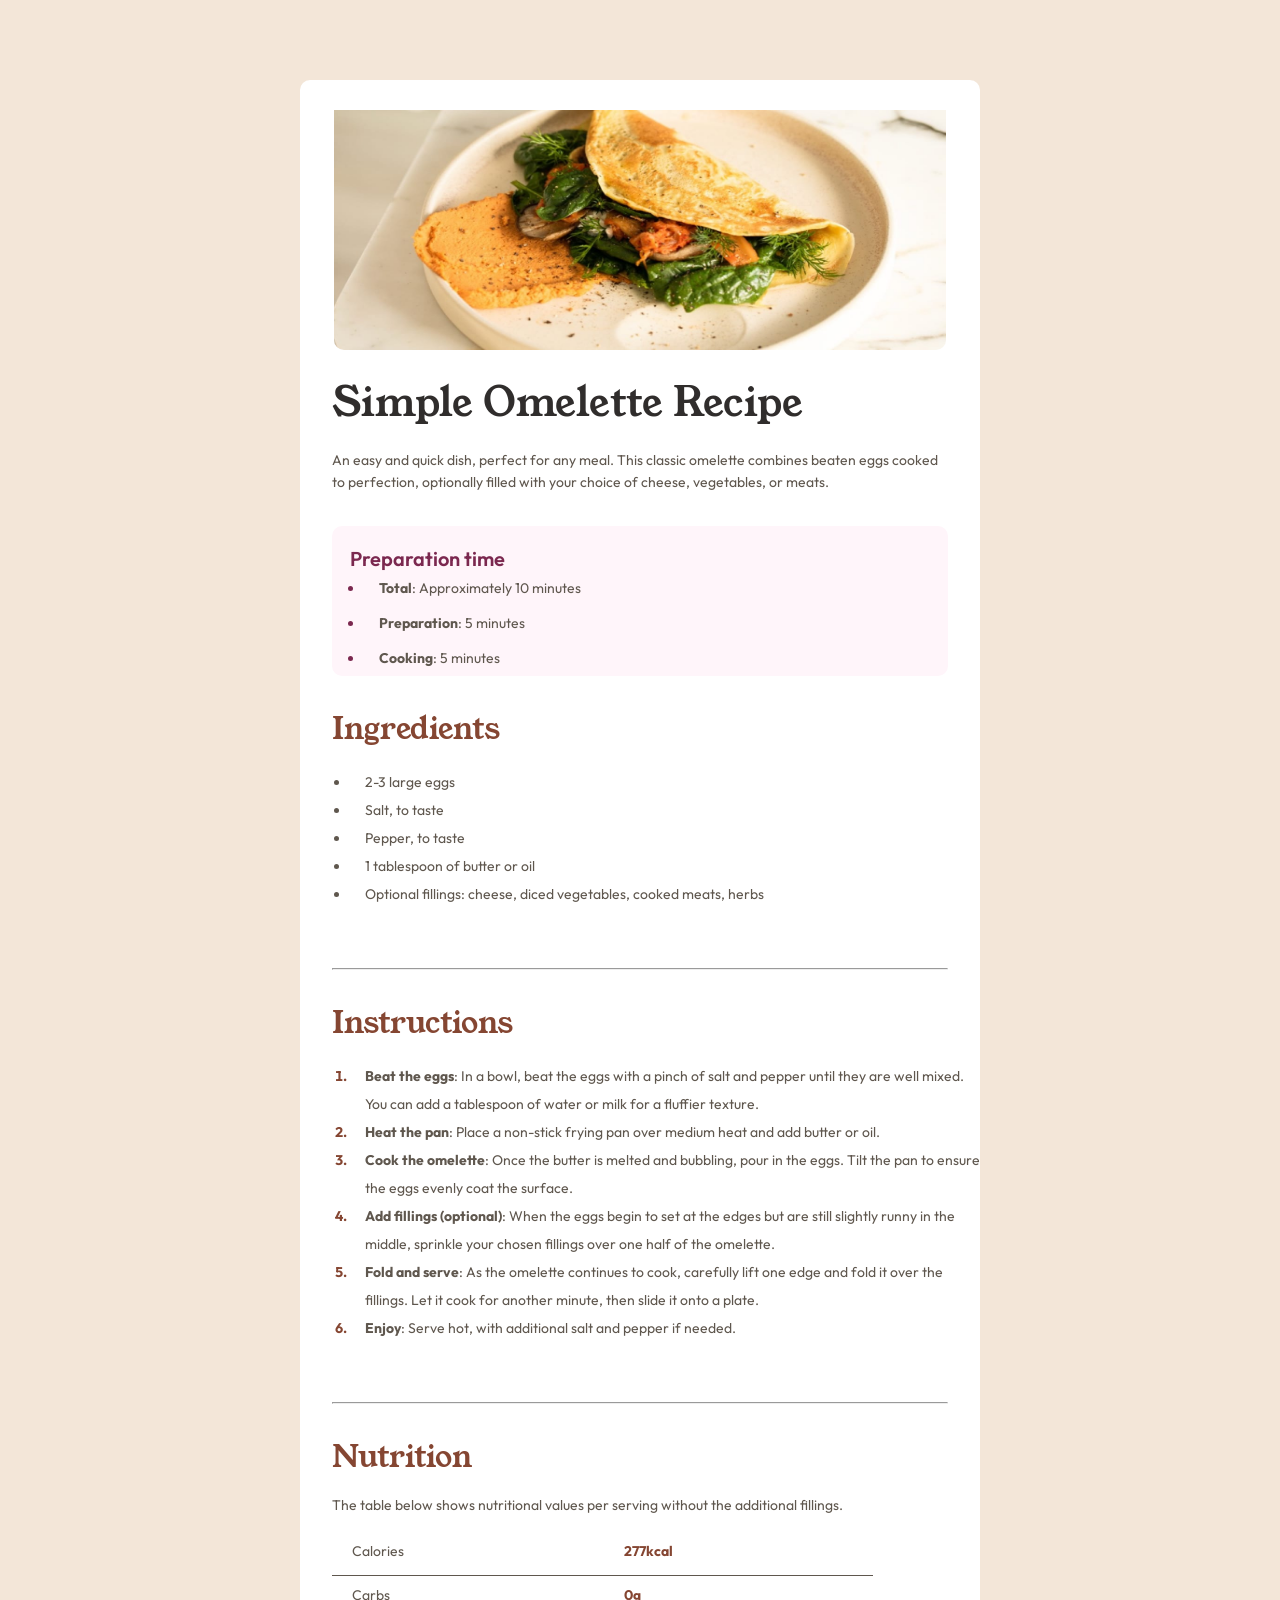
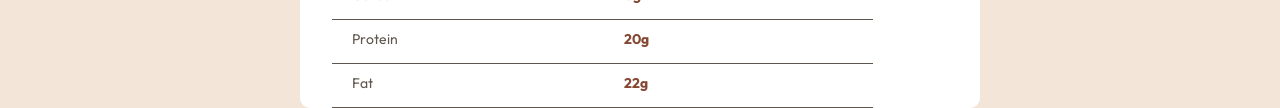
==== recipe-page-main/recipe-page-main/index.html @ 7327fae2 "HTML Practice" ====
<!DOCTYPE html>
<html lang="en">
<head>
  <meta charset="UTF-8">
  <meta name="viewport" content="width=device-width, initial-scale=1.0"> <!-- displays site properly based on user's device -->

  <link rel="icon" type="image/png" sizes="32x32" href="./assets/images/favicon-32x32.png">
  <link rel="stylesheet" href="style.css">
   <title>Omelette Recipe</title>

</head>
<body>
	<div class="recipe-container">
		<img src="./assets/images/image-omelette.jpeg" alt="Omelette" class="recipe-image">
		<br>

		<div class="recipe-title">Simple Omelette Recipe</div>
		<br>
		<div class="recipe-description">
			An easy and quick dish, perfect for any meal. This classic omelette combines beaten eggs cooked to perfection, optionally filled with your choice of cheese, vegetables, or meats.
		</div>

		<div class="preparation-box">

			<div class="recipe-preparation-header">Preparation time</div>
				<div class="recipe-preparation-body">
					<ul>
						<li><b>Total</b>: Approximately 10 minutes</li>
						<li><b>Preparation</b>: 5 minutes</li>
						<li><b>Cooking</b>: 5 minutes</li>
					</ul>	
				</div>

		</div>

		
		<div class="recipe-ingredients-header">Ingredients</div><br>
		<div class="recipe-ingredients-body">
			<ul>
				<li>2-3 large eggs</li>
				<li>Salt, to taste</li>
				<li>Pepper, to taste</li>
				<li>1 tablespoon of butter or oil</li>
				<li>Optional fillings: cheese, diced vegetables, cooked meats, herbs</li><br>
			</ul>
		</div>

		<hr>


		<div class="recipe-instructions-header">Instructions</div><br>
		<div class="recipe-instructions-body">
			<ol>
				<li><strong>Beat the eggs</strong>: In a bowl, beat the eggs with a pinch of salt and pepper until they are well mixed. You can add a tablespoon of water or milk for a fluffier texture.</li>

  				<li><strong>Heat the pan</strong>: Place a non-stick frying pan over medium heat and add butter or oil.</li>

  				<li><strong>Cook the omelette</strong>: Once the butter is melted and bubbling, pour in the eggs. Tilt the pan to ensure the eggs evenly coat the surface.</li>

  				<li><strong>Add fillings (optional)</strong>: When the eggs begin to set at the edges but are still slightly runny in the middle, sprinkle your chosen fillings over one half of the omelette.</li>

  				<li><strong>Fold and serve</strong>: As the omelette continues to cook, carefully lift one edge and fold it over the fillings. Let it cook for another minute, then slide it onto a plate.</li>

  				<li><strong>Enjoy</strong>: Serve hot, with additional salt and pepper if needed.</li>
				<br>
			</ol>
		</div>

		<hr>

		<div class="recipe-nutrition-header">Nutrition</div><br>
		<div class="nutrition-table">

			<p>The table below shows nutritional values per serving without the additional fillings.</p><br>

			<table>
				<tr>
					<td>Calories</td>
					<td><strong>277kcal</strong></td>
					
				</tr>

				<tr>
					<td>Carbs</td>
					<td><strong>0g</strong></td>
					
				</tr>

				<tr>
					<td>Protein</td>
					<td><strong>20g</strong></td>
					
				</tr>

				<tr>
					<td>Fat</td>
					<td><strong>22g</strong></td>
					
				</tr>
			</table>
		</div>
	</div>
</body>
</html>

<!--
Simple Omelette Recipe

  An easy and quick dish, perfect for any meal. This classic omelette combines beaten eggs cooked 
  to perfection, optionally filled with your choice of cheese, vegetables, or meats.

  Preparation time

  Total: Approximately 10 minutes
  Preparation: 5 minutes
  Cooking: 5 minutes

  Ingredients

  2-3 large eggs
  Salt, to taste
  Pepper, to taste
  1 tablespoon of butter or oil
  Optional fillings: cheese, diced vegetables, cooked meats, herbs

  Instructions

  Beat the eggs: In a bowl, beat the eggs with a pinch of salt and pepper until they are well mixed. 
  You can add a tablespoon of water or milk for a fluffier texture.

  Heat the pan: Place a non-stick frying pan over medium heat and add butter or oil.

  Cook the omelette: Once the butter is melted and bubbling, pour in the eggs. Tilt the pan to ensure 
  the eggs evenly coat the surface.

  Add fillings (optional): When the eggs begin to set at the edges but are still slightly runny in the 
  middle, sprinkle your chosen fillings over one half of the omelette.

  Fold and serve: As the omelette continues to cook, carefully lift one edge and fold it over the 
  fillings. Let it cook for another minute, then slide it onto a plate.

  Enjoy: Serve hot, with additional salt and pepper if needed.

  Nutrition

  The table below shows nutritional values per serving without the additional fillings.

  Calories
  277kcal

  Carbs
  0g

  Protein
  20g

  Fat
  22g
-->
---- recipe-page-main/recipe-page-main/style.css ----
@import url('https://fonts.googleapis.com/css2?family=Outfit:wght@100..900&family=Young+Serif&display=swap');

@import url('https://fonts.googleapis.com/css2?family=Outfit:wght@100..900&display=swap');

*{
    margin: 0;
    padding: 0;
    box-sizing: border-box;
}

body {
    background-color: #f3e6d8;
}

.recipe-container {
    margin-top: 80px;
    margin-left: 300px;
    margin-right: 300px;
    background-color: #fff;
    padding-top: 20px;
    border-radius: 10px;
    /* padding-left: 100px; */
    /* padding-right: 100px; */
    text-align: center;
}

.recipe-title {
    font-family: Young Serif, sans-serif;
    color: #302d2c;
    font-size: 40px;
    font-weight: 200;
    padding-left: 32px;
    text-align: left;
}

.recipe-description {
    font-family: Outfit, sans-serif;
    color: #5f574e;
    font-size: 14px;
    font-weight: 400;
    padding-left: 32px;
    padding-right: 32px;
    text-align: left;
    line-height: 1.6;
}

.recipe-image {
    padding-top: 10px;
    width: 90%;
    height: 250px;
    border-radius: 10px;
    margin-bottom: 20px;
    
}

.recipe-preparation-header {
    color: #7b284f;
    font-size: 20px;
    font-weight: 600;
    text-align: left;
    padding-left: 18px;
}

.recipe-preparation-body {
    text-align: left;
    color: #5f574e;
    font-family: Outfit, sans-serif;
    padding-left: 32px;
    line-height: 2.5;
    font-size: 14px;

}

.recipe-preparation-body ul li{
    padding-left: 15px;
}

.recipe-preparation-body ul li::marker{
    color: #7b284f;
}

.preparation-box {
    margin: 32px;
    font-family: Outfit, sans-serif;
    color: #302d2c;
    background-color: #fff5fa;
    padding-top: 20px;
    border-radius: 10px;
}

.recipe-ingredients-header {
    color: #854632;
    font-family: Young Serif, sans-serif;
    font-size: 30px;
    text-align: left;
    padding-left: 32px;
}

.recipe-ingredients-body ul li{
    padding-left: 15px;
}

.recipe-ingredients-body {
    font-family: Outfit, sans-serif;
    color: #5f574e;
    font-size: 14px;
    padding-left: 50px;
    line-height: 2;
    text-align: left;
}

.recipe-instructions-header {
    color: #854632;
    font-family: Young Serif, sans-serif;
    font-size: 30px;
    text-align: left;
    padding-left: 32px;
}

.recipe-instructions-body {
    font-family: Outfit, sans-serif;
    color: #5f574e;
    font-size: 14px;
    padding-left: 50px;
    line-height: 2;
    text-align: left;
}

.recipe-instructions-body ol li{
    padding-left: 15px;
}

.recipe-instructions-body ol li::marker {
    font-weight: bold;
    color: #854632;
}

hr {
    margin: 32px;
}

.recipe-nutrition-header {
    color: #854632;
    font-family: Young Serif, sans-serif;
    font-size: 30px;
    text-align: left;
    padding-left: 32px;
}

.nutrition-table {
    text-align: left;
    font-family: Outfit, sans-serif;
    color: #5f574e;
    font-size: 14px;
    padding-left: 32px;
}

table {
    border-collapse: collapse;
    border-spacing: 100px 20px;
}

td {
    padding-left: 20px;
    padding-right: 200px;
    padding-top: 10px;
    padding-bottom: 15px;
    border-bottom: 1px solid #5f574e ;
}

table strong {
    color: #854632;
}
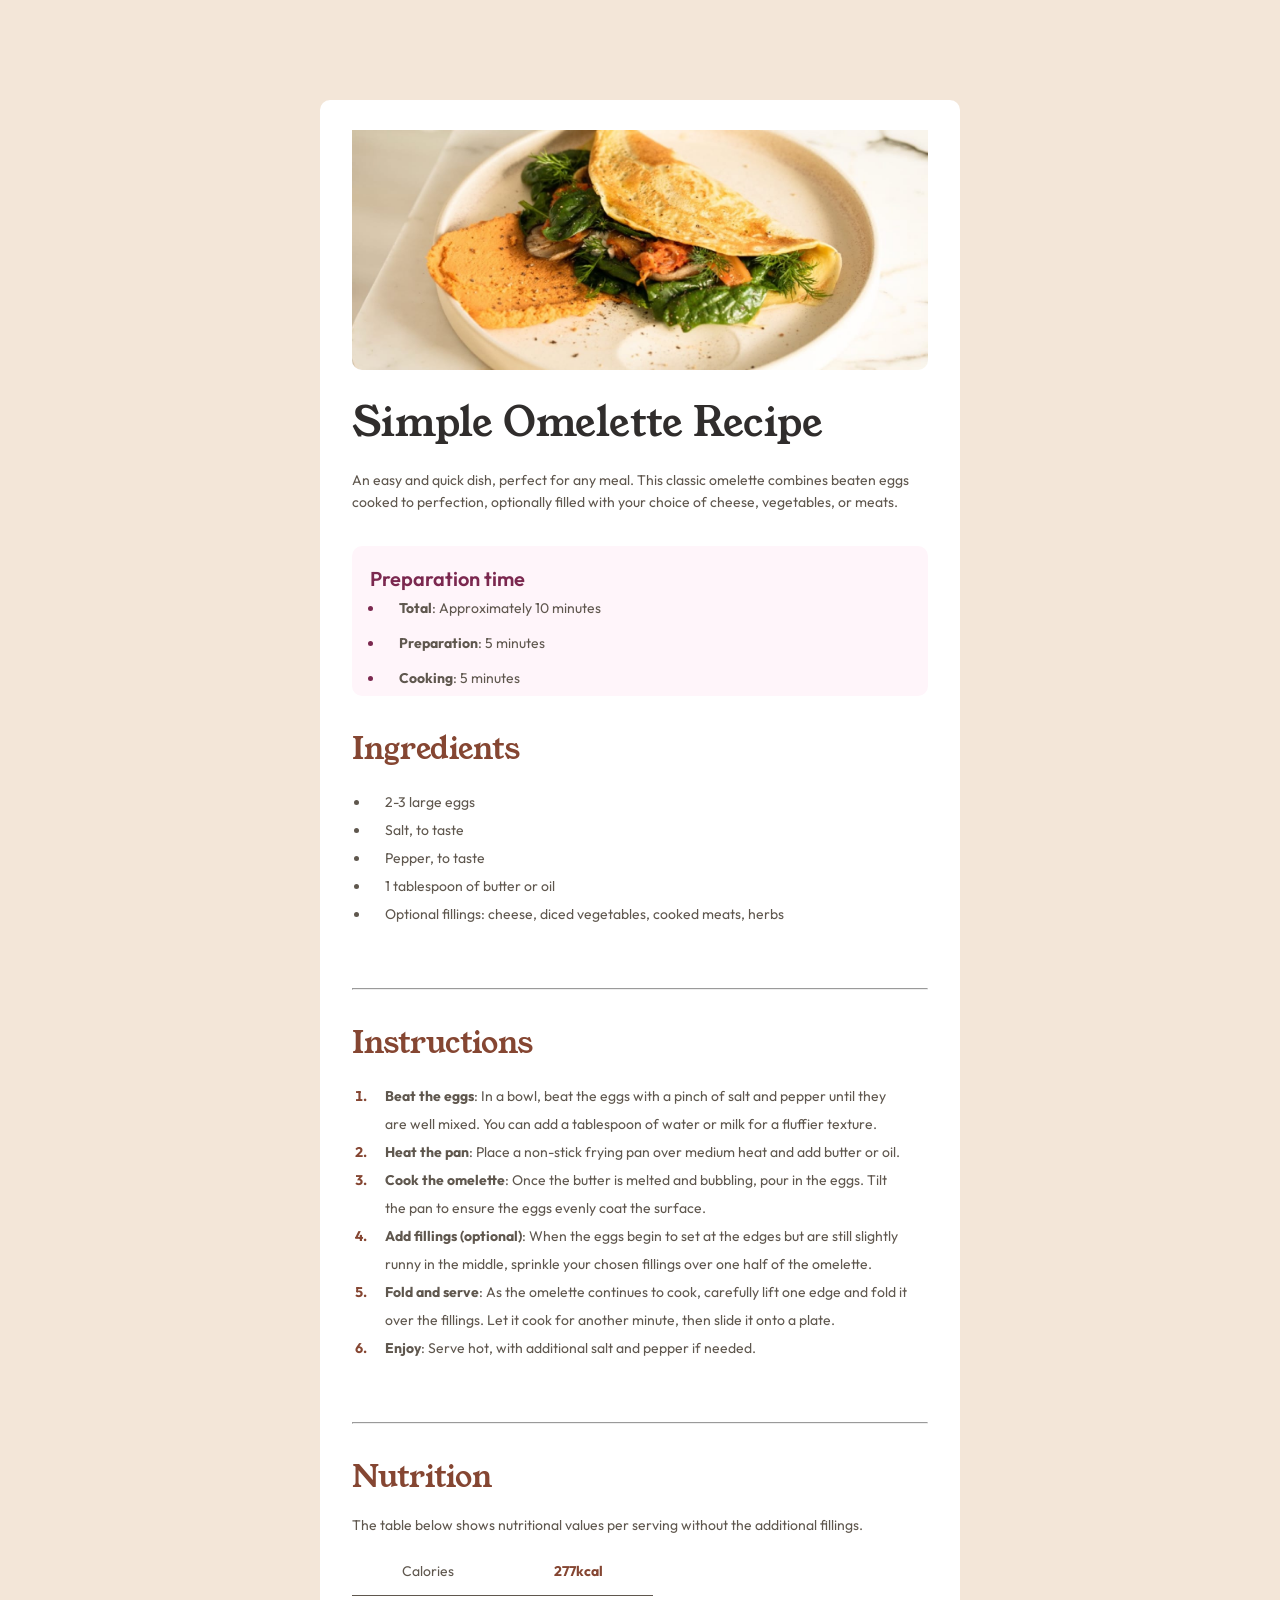
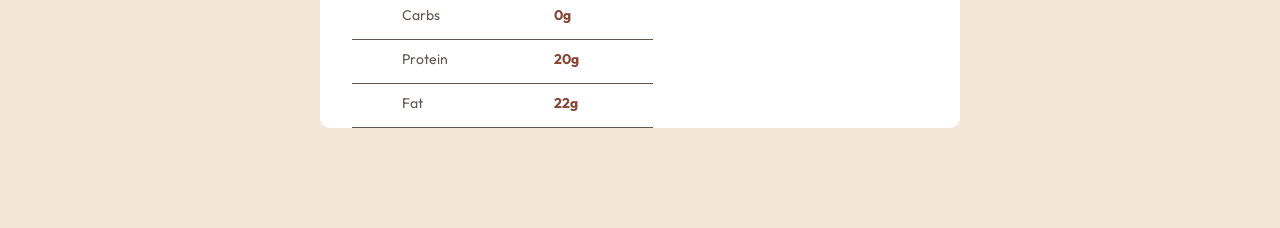
==== commit 6f037c31: "html tasks" ====
--- a/recipe-page-main/recipe-page-main/index.html
+++ b/recipe-page-main/recipe-page-main/index.html
@@ -10,94 +10,96 @@
 
 </head>
 <body>
-	<div class="recipe-container">
-		<img src="./assets/images/image-omelette.jpeg" alt="Omelette" class="recipe-image">
-		<br>
+	<div class="recipe-page">
+		<div class="recipe-container">
+			<img src="./assets/images/image-omelette.jpeg" alt="Omelette" class="recipe-image">
+			<br>
 
-		<div class="recipe-title">Simple Omelette Recipe</div>
-		<br>
-		<div class="recipe-description">
-			An easy and quick dish, perfect for any meal. This classic omelette combines beaten eggs cooked to perfection, optionally filled with your choice of cheese, vegetables, or meats.
-		</div>
+			<header class="recipe-title">Simple Omelette Recipe</header>
+			<br>
+			<div class="recipe-description">
+				An easy and quick dish, perfect for any meal. This classic omelette combines beaten eggs cooked to perfection, optionally filled with your choice of cheese, vegetables, or meats.
+			</div>
 
-		<div class="preparation-box">
+			<div class="preparation-box">
 
-			<div class="recipe-preparation-header">Preparation time</div>
-				<div class="recipe-preparation-body">
-					<ul>
-						<li><b>Total</b>: Approximately 10 minutes</li>
-						<li><b>Preparation</b>: 5 minutes</li>
-						<li><b>Cooking</b>: 5 minutes</li>
-					</ul>	
-				</div>
+				<div class="recipe-preparation-header">Preparation time</div>
+					<div class="recipe-preparation-body">
+						<ul>
+							<li><b>Total</b>: Approximately 10 minutes</li>
+							<li><b>Preparation</b>: 5 minutes</li>
+							<li><b>Cooking</b>: 5 minutes</li>
+						</ul>	
+					</div>
 
-		</div>
+			</div>
 
 		
-		<div class="recipe-ingredients-header">Ingredients</div><br>
-		<div class="recipe-ingredients-body">
-			<ul>
-				<li>2-3 large eggs</li>
-				<li>Salt, to taste</li>
-				<li>Pepper, to taste</li>
-				<li>1 tablespoon of butter or oil</li>
-				<li>Optional fillings: cheese, diced vegetables, cooked meats, herbs</li><br>
-			</ul>
-		</div>
+			<div class="recipe-ingredients-header">Ingredients</div><br>
+			<div class="recipe-ingredients-body">
+				<ul>
+					<li>2-3 large eggs</li>
+					<li>Salt, to taste</li>
+					<li>Pepper, to taste</li>
+					<li>1 tablespoon of butter or oil</li>
+					<li>Optional fillings: cheese, diced vegetables, cooked meats, herbs</li><br>
+				</ul>
+			</div>
 
-		<hr>
+			<hr>
 
 
-		<div class="recipe-instructions-header">Instructions</div><br>
-		<div class="recipe-instructions-body">
-			<ol>
-				<li><strong>Beat the eggs</strong>: In a bowl, beat the eggs with a pinch of salt and pepper until they are well mixed. You can add a tablespoon of water or milk for a fluffier texture.</li>
+			<div class="recipe-instructions-header">Instructions</div><br>
+			<div class="recipe-instructions-body">
+				<ol>
+					<li><strong>Beat the eggs</strong>: In a bowl, beat the eggs with a pinch of salt and pepper until they are well mixed. You can add a tablespoon of water or milk for a fluffier texture.</li>
 
-  				<li><strong>Heat the pan</strong>: Place a non-stick frying pan over medium heat and add butter or oil.</li>
+  					<li><strong>Heat the pan</strong>: Place a non-stick frying pan over medium heat and add butter or oil.</li>
 
-  				<li><strong>Cook the omelette</strong>: Once the butter is melted and bubbling, pour in the eggs. Tilt the pan to ensure the eggs evenly coat the surface.</li>
+  					<li><strong>Cook the omelette</strong>: Once the butter is melted and bubbling, pour in the eggs. Tilt the pan to ensure the eggs evenly coat the surface.</li>
 
-  				<li><strong>Add fillings (optional)</strong>: When the eggs begin to set at the edges but are still slightly runny in the middle, sprinkle your chosen fillings over one half of the omelette.</li>
+  					<li><strong>Add fillings (optional)</strong>: When the eggs begin to set at the edges but are still slightly runny in the middle, sprinkle your chosen fillings over one half of the omelette.</li>
 
-  				<li><strong>Fold and serve</strong>: As the omelette continues to cook, carefully lift one edge and fold it over the fillings. Let it cook for another minute, then slide it onto a plate.</li>
+  					<li><strong>Fold and serve</strong>: As the omelette continues to cook, carefully lift one edge and fold it over the fillings. Let it cook for another minute, then slide it onto a plate.</li>
 
-  				<li><strong>Enjoy</strong>: Serve hot, with additional salt and pepper if needed.</li>
-				<br>
-			</ol>
-		</div>
+  					<li><strong>Enjoy</strong>: Serve hot, with additional salt and pepper if needed.</li>
+					<br>
+				</ol>
+			</div>
 
-		<hr>
+			<hr>
 
-		<div class="recipe-nutrition-header">Nutrition</div><br>
-		<div class="nutrition-table">
+			<div class="recipe-nutrition-header">Nutrition</div><br>
+			<div class="nutrition-table">
 
-			<p>The table below shows nutritional values per serving without the additional fillings.</p><br>
+				<p>The table below shows nutritional values per serving without the additional fillings.</p><br>
 
-			<table>
-				<tr>
-					<td>Calories</td>
-					<td><strong>277kcal</strong></td>
+				<table>
+					<tr>
+						<td>Calories</td>
+						<td><strong>277kcal</strong></td>
 					
-				</tr>
+					</tr>
 
-				<tr>
-					<td>Carbs</td>
-					<td><strong>0g</strong></td>
+					<tr>
+						<td>Carbs</td>
+						<td><strong>0g</strong></td>
 					
-				</tr>
+					</tr>
+	
+					<tr>
+						<td>Protein</td>
+						<td><strong>20g</strong></td>
+			
+					</tr>
 
-				<tr>
-					<td>Protein</td>
-					<td><strong>20g</strong></td>
+					<tr>
+						<td>Fat</td>
+						<td><strong>22g</strong></td>
 					
-				</tr>
-
-				<tr>
-					<td>Fat</td>
-					<td><strong>22g</strong></td>
-					
-				</tr>
-			</table>
+					</tr>
+				</table>
+			</div>
 		</div>
 	</div>
 </body>
--- a/recipe-page-main/recipe-page-main/style.css
+++ b/recipe-page-main/recipe-page-main/style.css
@@ -13,10 +13,28 @@
     background-color: #f3e6d8;
 }
 
+.recipe-page{
+    min-height: 100vh;
+    display: flex;
+    justify-content: center;
+    align-items: center;
+    padding-top: 100px;
+    padding-bottom: 100px;
+}
+
 .recipe-container {
-    margin-top: 80px;
+    width: 50%;
+    /* margin: 0 auto; */
+    /* height: 50%; */
+    /* max-width: fit-content;
+    position: relative;
+    top: 80px;
+    left: 300px;
+    right: 300px;
+    bottom: 80px; */
+    /* margin-top: 80px;
     margin-left: 300px;
-    margin-right: 300px;
+    margin-right: 300px; */
     background-color: #fff;
     padding-top: 20px;
     border-radius: 10px;
@@ -123,6 +141,7 @@
     color: #5f574e;
     font-size: 14px;
     padding-left: 50px;
+    padding-right: 50px;
     line-height: 2;
     text-align: left;
 }
@@ -154,6 +173,7 @@
     color: #5f574e;
     font-size: 14px;
     padding-left: 32px;
+    padding-right: 32px;
 }
 
 table {
@@ -162,8 +182,8 @@
 }
 
 td {
-    padding-left: 20px;
-    padding-right: 200px;
+    padding-left: 50px;
+    padding-right: 50px;
     padding-top: 10px;
     padding-bottom: 15px;
     border-bottom: 1px solid #5f574e ;
